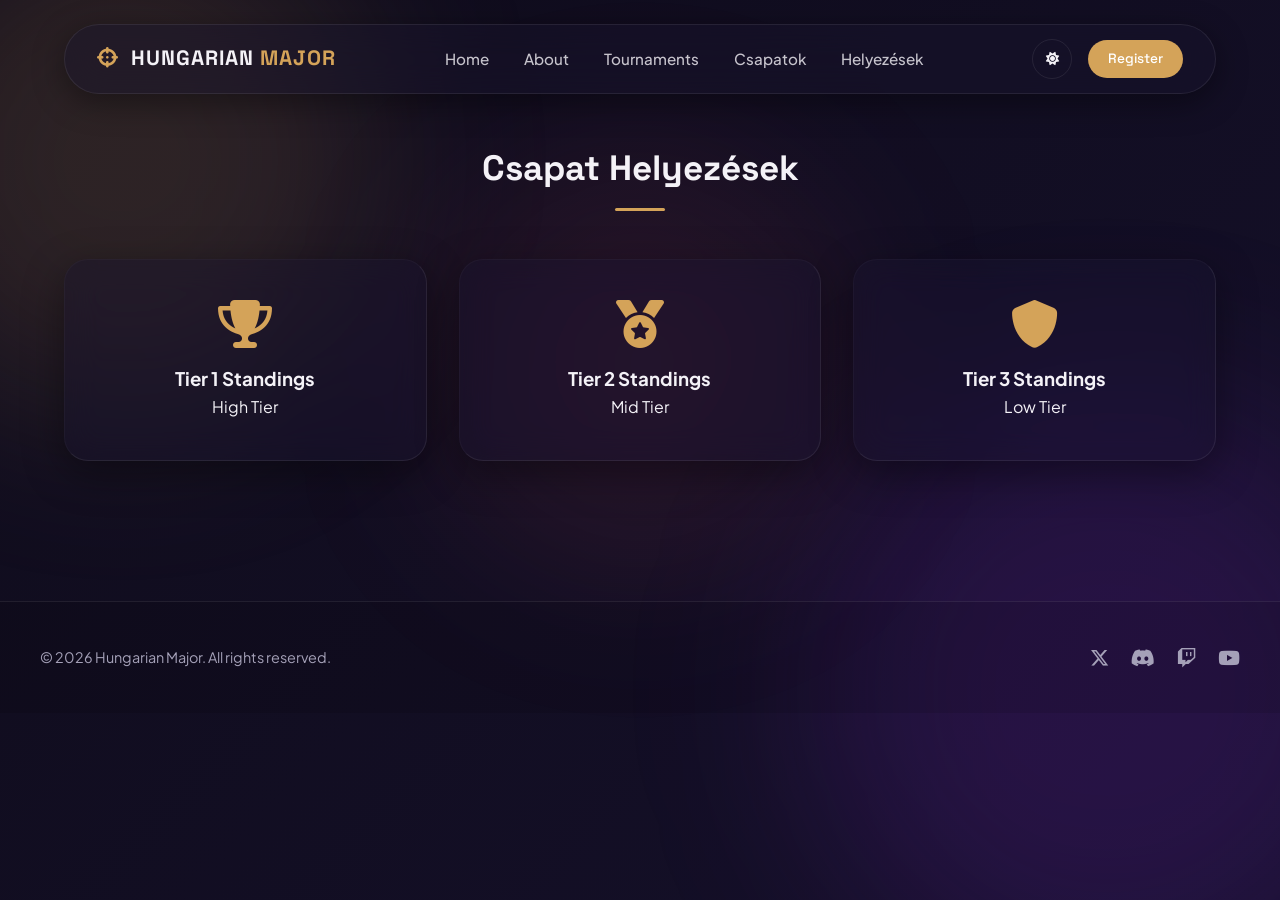
==== standing/helyezes.html @ 88d6b96f "File feltoltes" ====
<!DOCTYPE html>
<html lang="en">
<head>
    <meta charset="UTF-8">
    <meta name="viewport" content="width=device-width, initial-scale=1.0">
    <title>Standings | Hungarian Major</title>
    <!-- betutipusok es ikonok -->
    <link rel="preconnect" href="https://fonts.googleapis.com">
    <link rel="preconnect" href="https://fonts.gstatic.com" crossorigin>
    <link href="https://fonts.googleapis.com/css2?family=Plus+Jakarta+Sans:wght@400;500;600&family=Space+Grotesk:wght@500;700&display=swap" rel="stylesheet">
    <link rel="stylesheet" href="https://cdnjs.cloudflare.com/ajax/libs/font-awesome/6.4.0/css/all.min.css">
    
    <!-- styleok/css -->
    <link rel="stylesheet" href="../style.css">
    <link rel="stylesheet" href="helyezes.css">
</head>
<body class="dark-theme">
    <!-- Ambient Background Blobs -->
    <div class="bg-blob blob-1"></div>
    <div class="bg-blob blob-2"></div>
    <div class="bg-blob blob-3"></div>

    <!-- Navigation Header -->
    <header class="navbar">
        <div class="logo">
            <i class="fa-solid fa-crosshairs"></i> HUNGARIAN <span>MAJOR</span>
        </div>
        <nav class="nav-links">
            <a href="../index.html">Home</a>
            <a href="../index.html#about">About</a>
            <a href="../index.html#tournaments">Tournaments</a>
            <a href="../teams/csapatok.html">Csapatok</a>
            <a href="helyezes.html" class="active">Helyezések</a>
        </nav>
        <div class="nav-actions">
            <button id="theme-toggle" class="btn-icon" aria-label="Toggle Theme">
                <i class="fa-solid fa-sun"></i>
            </button>
            <a href="https://discord.gg/UFTUpCfgu" class="btn-primary-sm">Register</a>
        </div>
    </header>

    <!-- Content Wrapper -->
    <main class="section-container standings-main-padding">
        
        <!-- ==========================================
             TIER SELECTION
             ========================================== -->
        <div id="tier-selection-view" class="view-section active">
            <h2 class="section-title">Csapat Helyezések</h2>
            <div class="grid-3-col tier-selection-grid">
                
                <div class="glass-card tier-card" onclick="switchView('tier1-view')">
                    <i class="fa-solid fa-trophy"></i>
                    <h3>Tier 1 Standings</h3>
                    <p>High Tier</p>
                </div>

                <div class="glass-card tier-card" onclick="switchView('tier2-view')">
                    <i class="fa-solid fa-medal"></i>
                    <h3>Tier 2 Standings</h3>
                    <p>Mid Tier</p>
                </div>

                <div class="glass-card tier-card" onclick="switchView('tier3-view')">
                    <i class="fa-solid fa-shield"></i>
                    <h3>Tier 3 Standings</h3>
                    <p>Low Tier</p>
                </div>

            </div>
        </div>

        <!-- ==========================================
              TIER 1 STANDINGS TABLE
             ========================================== -->
        <div id="tier1-view" class="view-section">
            <button class="back-btn" onclick="switchView('tier-selection-view')">
                <i class="fa-solid fa-arrow-left"></i> Vissza a választáshoz
            </button>
            <h2 class="section-title text-left-alignment">Tier 1 Tabella</h2>
            
            <div class="table-container glass-card">
                <table class="standings-table">
                    <thead>
                        <tr>
                            <th>Hely</th>
                            <th>Csapat</th>
                            <th>M</th>
                            <th>Gy</th>
                            <th>V</th>
                            <th>Pontszám</th>
                            <th>Forma</th>
                        </tr>
                    </thead>
                    <tbody>
                        <tr class="top-three rank-1">
                            <td><span class="rank-badge">1</span></td>
                            <td class="team-cell-name"><strong>BŰNVADÁSZOK</strong></td>
                            <td>14</td>
                            <td>12</td>
                            <td>2</td>
                            <td class="points-highlight">36</td>
                            <td>
                                <span class="trend-dot win">W</span>
                                <span class="trend-dot win">W</span>
                                <span class="trend-dot win">W</span>
                                <span class="trend-dot loss">L</span>
                                <span class="trend-dot win">W</span>
                            </td>
                        </tr>
                        <tr class="top-three rank-2">
                            <td><span class="rank-badge">2</span></td>
                            <td class="team-cell-name"><strong>szolnok motor utca 8</strong></td>
                            <td>14</td>
                            <td>11</td>
                            <td>3</td>
                            <td class="points-highlight">33</td>
                            <td>
                                <span class="trend-dot win">W</span>
                                <span class="trend-dot loss">L</span>
                                <span class="trend-dot win">W</span>
                                <span class="trend-dot win">W</span>
                                <span class="trend-dot win">W</span>
                            </td>
                        </tr>
                        <tr class="top-three rank-3">
                            <td><span class="rank-badge">3</span></td>
                            <td class="team-cell-name"><strong>FOGATLAN5</strong></td>
                            <td>14</td>
                            <td>10</td>
                            <td>4</td>
                            <td class="points-highlight">30</td>
                            <td>
                                <span class="trend-dot loss">L</span>
                                <span class="trend-dot win">W</span>
                                <span class="trend-dot win">W</span>
                                <span class="trend-dot loss">L</span>
                                <span class="trend-dot win">W</span>
                            </td>
                        </tr>
                        <tr>
                            <td><span class="rank-badge">4</span></td>
                            <td class="team-cell-name">Team Bloodline</td>
                            <td>14</td>
                            <td>9</td>
                            <td>5</td>
                            <td class="points-highlight">27</td>
                            <td>
                                <span class="trend-dot win">W</span>
                                <span class="trend-dot win">W</span>
                                <span class="trend-dot loss">L</span>
                                <span class="trend-dot loss">L</span>
                                <span class="trend-dot loss">L</span>
                            </td>
                        </tr>
                        <tr>
                            <td><span class="rank-badge">5</span></td>
                            <td class="team-cell-name">veremfekve</td>
                            <td>14</td>
                            <td>6</td>
                            <td>8</td>
                            <td class="points-highlight">18</td>
                            <td>
                                <span class="trend-dot loss">L</span>
                                <span class="trend-dot loss">L</span>
                                <span class="trend-dot win">W</span>
                                <span class="trend-dot win">W</span>
                                <span class="trend-dot loss">L</span>
                            </td>
                        </tr>
                    </tbody>
                </table>
            </div>
        </div>

        <!-- ==========================================
             TIER 2 STANDINGS TABLE
             ========================================== -->
        <div id="tier2-view" class="view-section">
            <button class="back-btn" onclick="switchView('tier-selection-view')">
                <i class="fa-solid fa-arrow-left"></i> Vissza a választáshoz
            </button>
            <h2 class="section-title text-left-alignment">Tier 2 Tabella</h2>
            
            <div class="table-container glass-card">
                <table class="standings-table">
                    <thead>
                        <tr>
                            <th>Hely</th>
                            <th>Csapat</th>
                            <th>M</th>
                            <th>Gy</th>
                            <th>V</th>
                            <th>Pontszám</th>
                            <th>Forma</th>
                        </tr>
                    </thead>
                    <tbody>
                        <tr class="top-three rank-1">
                            <td><span class="rank-badge">1</span></td>
                            <td class="team-cell-name"><strong>Thor's</strong></td>
                            <td>7</td>
                            <td>5</td>
                            <td>2</td>
                            <td class="points-highlight">15</td>
                            <td>
                                <span class="trend-dot win">W</span>
                                <span class="trend-dot loss">L</span>
                                <span class="trend-dot win">W</span>
                                <span class="trend-dot win">W</span>
                                <span class="trend-dot win">W</span>
                            </td>
                        </tr>
                        <tr class="top-three rank-2">
                            <td><span class="rank-badge">2</span></td>
                            <td class="team-cell-name">CYBER</td>
                            <td>7</td>
                            <td>4</td>
                            <td>3</td>
                            <td class="points-highlight">12</td>
                            <td>
                                <span class="trend-dot win">W</span>
                                <span class="trend-dot win">W</span>
                                <span class="trend-dot loss">L</span>
                                <span class="trend-dot win">W</span>
                                <span class="trend-dot loss">L</span>
                            </td>
                        </tr>
                    </tbody>
                </table>
            </div>
        </div>

        <!-- ==========================================
             TIER 3 STANDINGS TABLE
             ========================================== -->
        <div id="tier3-view" class="view-section">
            <button class="back-btn" onclick="switchView('tier-selection-view')">
                <i class="fa-solid fa-arrow-left"></i> Vissza a választáshoz
            </button>
            <h2 class="section-title text-left-alignment">Tier 3 Tabella</h2>
            <div class="glass-card" style="padding: 40px; text-align: center;">
                <p style="color: var(--text-muted); font-style: italic;">A bajnokság megkezdése után a meccseredmények és pontok itt frissülnek.</p>
            </div>
        </div>

    </main>

    <!-- Footer -->
    <footer>
        <div class="footer-content">
            <p>&copy; 2026 Hungarian Major. All rights reserved.</p>
            <div class="social-links">
                <a href="#" aria-label="Twitter"><i class="fa-brands fa-x-twitter"></i></a>
                <a href="#" aria-label="Discord"><i class="fa-brands fa-discord"></i></a>
                <a href="#" aria-label="Twitch"><i class="fa-brands fa-twitch"></i></a>
                <a href="#" aria-label="YouTube"><i class="fa-brands fa-youtube"></i></a>
            </div>
        </div>
    </footer>

    <!-- Scriptek -->
    <script src="../theme.js"></script>
    <script>
        // View Controller Script
        function switchView(viewId) {
            document.querySelectorAll('.view-section').forEach(view => {
                view.classList.remove('active');
            });
            document.getElementById(viewId).classList.add('active');
            window.scrollTo({ top: 0, behavior: 'smooth' });
        }
    </script>
</body>
</html>
---- style.css ----
/* ==========================================================================
   1. VARIABLES & THEMES (Vintage Mood Palettes)
   ========================================================================== */
:root {
    --transition-speed: 0.4s;
    --font-heading: 'Space Grotesk', sans-serif;
    --font-body: 'Plus Jakarta Sans', sans-serif;
}

/* Dark Theme - Vintage Dark Cyberpunk (Deep plum/navy, gold/amber accents) */
.dark-theme {
    --bg-gradient: linear-gradient(135deg, #0f0c1b 0%, #15102a 100%);
    --blob-1: rgba(212, 163, 89, 0.15); /* Vintage Gold */
    --blob-2: rgba(138, 43, 226, 0.15); /* Deep Violet */
    --blob-3: rgba(244, 91, 105, 0.1);  /* Muted Crimson */
    
    --glass-bg: rgba(25, 20, 45, 0.45);
    --glass-border: rgba(255, 255, 255, 0.08);
    --glass-highlight: rgba(255, 255, 255, 0.03);
    --glass-shadow: rgba(0, 0, 0, 0.4);
    
    --text-main: #f4f2f7;
    --text-muted: #a5a1b8;
    --accent: #d4a359; /* Vintage Amber Gold */
    --accent-hover: #e5b873;
    --accent-glow: rgba(212, 163, 89, 0.4);
}

/* Light Theme - Vintage Warm Paper (Cream, sepia tones, dark sage/olive accents) */
.light-theme {
    --bg-gradient: linear-gradient(135deg, #f4efe2 0%, #eae3cc 100%);
    --blob-1: rgba(107, 138, 122, 0.2); /* Vintage Olive */
    --blob-2: rgba(214, 130, 93, 0.15);  /* Burnt Orange */
    --blob-3: rgba(186, 151, 120, 0.2);  /* Warm Sepia */
    
    --glass-bg: rgba(255, 253, 247, 0.4);
    --glass-border: rgba(0, 0, 0, 0.07);
    --glass-highlight: rgba(255, 255, 255, 0.5);
    --glass-shadow: rgba(60, 50, 40, 0.08);
    
    --text-main: #2b261f;
    --text-muted: #615a4f;
    --accent: #4a6b58; /* Deep Vintage Sage */
    --accent-hover: #375242;
    --accent-glow: rgba(74, 107, 88, 0.3);
}

/* ==========================================================================
   2. BASE STYLES & RESET
   ========================================================================== */
* {
    box-sizing: border-box;
    margin: 0;
    padding: 0;
}

html {
    scroll-behavior: smooth;
}

body {
    font-family: var(--font-body);
    background: var(--bg-gradient);
    color: var(--text-main);
    min-height: 100vh;
    overflow-x: hidden;
    position: relative;
    transition: background var(--transition-speed) ease, color var(--transition-speed) ease;
    line-height: 1.6;
}

/* Ambient Background Glassmorphism Blobs */
.bg-blob {
    position: fixed;
    border-radius: 50%;
    filter: blur(90px);
    z-index: -1;
    transition: background var(--transition-speed) ease;
}
.blob-1 { width: 500px; height: 500px; top: -10%; left: -10%; background: var(--blob-1); }
.blob-2 { width: 600px; height: 600px; bottom: -10%; right: -10%; background: var(--blob-2); }
.blob-3 { width: 400px; height: 400px; top: 40%; left: 50%; transform: translate(-50%, -50%); background: var(--blob-3); }

/* ==========================================================================
   3. REUSABLE GLASS COMPONENTS
   ========================================================================== */
.glass-card {
    background: var(--glass-bg);
    backdrop-filter: blur(16px) saturate(120%);
    -webkit-backdrop-filter: blur(16px) saturate(120%);
    border: 1px solid var(--glass-border);
    border-top: 1px solid var(--glass-highlight);
    border-left: 1px solid var(--glass-highlight);
    border-radius: 24px;
    box-shadow: 0 12px 40px 0 var(--glass-shadow);
    transition: transform 0.3s ease, box-shadow 0.3s ease, background var(--transition-speed) ease;
}

/* ==========================================================================
   4. NAVIGATION BAR
   ========================================================================== */
.navbar {
    position: fixed;
    top: 24px;
    left: 50%;
    transform: translateX(-50%);
    width: 90%;
    max-width: 1200px;
    height: 70px;
    padding: 0 32px;
    display: flex;
    justify-content: space-between;
    align-items: center;
    z-index: 1000;
    
    background: var(--glass-bg);
    backdrop-filter: blur(20px);
    -webkit-backdrop-filter: blur(20px);
    border: 1px solid var(--glass-border);
    border-radius: 50px;
    box-shadow: 0 8px 32px 0 var(--glass-shadow);
}

.logo {
    font-family: var(--font-heading);
    font-weight: 700;
    font-size: 1.3rem;
    letter-spacing: 1px;
}
.logo span { color: var(--accent); }
.logo i { margin-right: 6px; color: var(--accent); }

.nav-links a {
    color: var(--text-main);
    text-decoration: none;
    margin: 0 16px;
    font-weight: 500;
    font-size: 0.95rem;
    opacity: 0.8;
    transition: opacity 0.2s, color 0.2s;
}
.nav-links a:hover { opacity: 1; color: var(--accent); }

.nav-actions { display: flex; align-items: center; gap: 16px; }

/* ==========================================================================
   5. BUTTONS
   ========================================================================== */
.btn-primary, .btn-primary-sm, .btn-secondary {
    font-family: var(--font-heading);
    font-weight: 500;
    text-decoration: none;
    cursor: pointer;
    transition: all 0.3s ease;
    border-radius: 50px;
    display: inline-flex;
    align-items: center;
    justify-content: center;
}

.btn-primary {
    background: var(--accent);
    color: #fff !important;
    border: none;
    padding: 14px 32px;
    font-size: 1rem;
    box-shadow: 0 4px 15px var(--accent-glow);
}
.btn-primary:hover {
    background: var(--accent-hover);
    transform: translateY(-2px);
    box-shadow: 0 6px 20px var(--accent-glow);
}

.btn-primary-sm {
    background: var(--accent);
    color: #fff !important;
    border: none;
    padding: 8px 20px;
    font-size: 0.85rem;
}
.btn-primary-sm:hover { background: var(--accent-hover); }

.btn-secondary {
    background: transparent;
    color: var(--text-main);
    border: 1px solid var(--glass-border);
    padding: 14px 32px;
    font-size: 1rem;
}
.btn-secondary:hover {
    background: rgba(255, 255, 255, 0.05);
    transform: translateY(-2px);
}

.btn-icon {
    background: transparent;
    border: 1px solid var(--glass-border);
    color: var(--text-main);
    width: 40px;
    height: 40px;
    border-radius: 50%;
    cursor: pointer;
    display: flex;
    align-items: center;
    justify-content: center;
    transition: background 0.2s;
}
.btn-icon:hover { background: rgba(255, 255, 255, 0.1); }

/* ==========================================================================
   6. SECTIONS LAYOUT
   ========================================================================== */
.section-container {
    max-width: 1200px;
    margin: 0 auto;
    padding: 80px 24px;
}

.section-title {
    font-family: var(--font-heading);
    font-size: 2.2rem;
    text-align: center;
    margin-bottom: 48px;
    position: relative;
}
.section-title::after {
    content: '';
    display: block;
    width: 50px;
    height: 3px;
    background: var(--accent);
    margin: 12px auto 0;
    border-radius: 2px;
}

/* Grid helper */
.grid-3-col {
    display: grid;
    grid-template-columns: repeat(auto-fit, minmax(300px, 1fr));
    gap: 32px;
}

/* Hero Section */
.hero-section {
    min-height: 100vh;
    display: flex;
    align-items: center;
    justify-content: center;
    padding: 140px 24px 60px;
}

.hero-card {
    max-width: 850px;
    width: 100%;
    padding: 60px 40px;
    text-align: center;
    animation: fadeInUp 0.8s ease-out;
}

.badge {
    display: inline-block;
    padding: 6px 16px;
    background: rgba(255, 255, 255, 0.05);
    border: 1px solid var(--glass-border);
    border-radius: 50px;
    font-size: 0.8rem;
    font-weight: 600;
    text-transform: uppercase;
    letter-spacing: 1.5px;
    color: var(--accent);
    margin-bottom: 24px;
}

.hero-card h1 {
    font-family: var(--font-heading);
    font-size: clamp(2.5rem, 6vw, 4.5rem);
    line-height: 1.1;
    margin-bottom: 16px;
    font-weight: 700;
    letter-spacing: -1px;
}

.tagline {
    font-size: clamp(1.1rem, 2.5vw, 1.4rem);
    color: var(--text-muted);
    margin-bottom: 40px;
    font-style: italic;
}

.hero-actions {
    display: flex;
    justify-content: center;
    gap: 16px;
    flex-wrap: wrap;
}

/* Features Section */
.feature-card {
    padding: 40px 32px;
}
.feature-card:hover {
    transform: translateY(-8px);
    box-shadow: 0 16px 50px 0 var(--glass-shadow);
}
.feature-icon {
    font-size: 2.5rem;
    color: var(--accent);
    margin-bottom: 24px;
}
.feature-card h3 {
    font-family: var(--font-heading);
    font-size: 1.4rem;
    margin-bottom: 12px;
}
.feature-card p {
    color: var(--text-muted);
    font-size: 0.95rem;
}

/* About Section */
.about-card {
    padding: 50px;
}
.about-content {
    max-width: 800px;
    margin: 0 auto;
    text-align: center;
}
.about-content h2 {
    font-family: var(--font-heading);
    font-size: 2rem;
    margin-bottom: 16px;
}
.about-content p {
    color: var(--text-muted);
    font-size: 1.1rem;
    margin-bottom: 40px;
}
.stats-grid {
    display: flex;
    justify-content: space-around;
    flex-wrap: wrap;
    gap: 24px;
}
.stat-item {
    padding: 16px;
}
.stat-number {
    display: block;
    font-family: var(--font-heading);
    font-size: 2.5rem;
    font-weight: 700;
    color: var(--accent);
}
.stat-label {
    font-size: 0.85rem;
    text-transform: uppercase;
    letter-spacing: 1px;
    color: var(--text-muted);
}

/* Tournaments Section */
.tournament-card {
    display: flex;
    align-items: center;
    justify-content: space-between;
    padding: 32px 40px;
    flex-wrap: wrap;
    gap: 24px;
}
.status-live {
    display: inline-flex;
    align-items: center;
    gap: 8px;
    font-size: 0.8rem;
    text-transform: uppercase;
    font-weight: 600;
    color: #4cd137;
    margin-bottom: 8px;
}
.status-live .dot {
    width: 8px;
    height: 8px;
    background-color: #4cd137;
    border-radius: 50%;
    display: inline-block;
    box-shadow: 0 0 8px #4cd137;
}
.tournament-details h3 {
    font-family: var(--font-heading);
    font-size: 1.6rem;
    margin-bottom: 4px;
}
.tournament-details p {
    color: var(--text-muted);
    font-size: 0.9rem;
}
.tournament-prize {
    text-align: center;
}
.prize-label {
    display: block;
    font-size: 0.75rem;
    text-transform: uppercase;
    color: var(--text-muted);
}
.prize-amount {
    font-family: var(--font-heading);
    font-size: 2rem;
    font-weight: 700;
    color: var(--accent);
}

/* ==========================================================================
   7. FOOTER
   ========================================================================== */
footer {
    padding: 40px 24px;
    background: rgba(0,0,0,0.1);
    border-top: 1px solid var(--glass-border);
    margin-top: 60px;
}
.footer-content {
    max-width: 1200px;
    margin: 0 auto;
    display: flex;
    justify-content: space-between;
    align-items: center;
    flex-wrap: wrap;
    gap: 20px;
    font-size: 0.9rem;
    color: var(--text-muted);
}
.social-links a {
    color: var(--text-muted);
    font-size: 1.2rem;
    margin-left: 20px;
    transition: color 0.2s;
}
.social-links a:hover { color: var(--accent); }

/* ==========================================================================
   8. ANIMATIONS & RESPONSIVE DESIGN
   ========================================================================== */
@keyframes fadeInUp {
    from {
        opacity: 0;
        transform: translateY(20px);
    }
    to {
        opacity: 1;
        transform: translateY(0);
    }
}

@media (max-width: 768px) {
    .navbar {
        padding: 0 16px;
    }
    .nav-links {
        display: none; /* Simplification for mobile view minimal layout */
    }
    .hero-card {
        padding: 40px 20px;
    }
    .tournament-card {
        flex-direction: column;
        text-align: center;
        padding: 32px 20px;
    }
    .about-card {
        padding: 32px 20px;
    }
    .footer-content {
        flex-direction: column-reverse;
        text-align: center;
    }
    .social-links a {
        margin: 0 10px;
    }
}
---- standing/helyezes.css ----
/* ==========================================================================
   1. VIEW ARCHITECTURE
   ========================================================================== */
.standings-main-padding {
    padding-top: 140px;
}

.tier-selection-grid {
    margin-top: 40px;
}

.text-left-alignment {
    text-align: left; 
    margin-bottom: 24px;
}

.text-left-alignment::after {
    margin: 12px 0 0 0 !important;
}

/* Tab Switching Control Engine */
.view-section {
    display: none !important;
}

.view-section.active {
    display: block !important;
    animation: fadeInUp 0.5s ease-out forwards;
}

/* ==========================================================================
   2. SELECTION CARDS & ACTION BUTTONS
   ========================================================================== */
.tier-card {
    padding: 40px;
    text-align: center;
    cursor: pointer;
    transition: transform 0.3s ease, box-shadow 0.3s ease, border-color 0.3s ease;
}

.tier-card:hover {
    transform: translateY(-5px);
    border-color: var(--accent);
}

.tier-card i {
    font-size: 3rem;
    color: var(--accent);
    margin-bottom: 16px;
}

.back-btn {
    margin-bottom: 24px;
    background: transparent;
    border: 1px solid var(--glass-border);
    color: var(--text-main);
    padding: 8px 16px;
    border-radius: 50px;
    cursor: pointer;
    font-family: var(--font-heading);
    transition: all 0.2s;
    display: inline-flex;
    align-items: center;
    gap: 8px;
}

.back-btn:hover {
    background: rgba(255, 255, 255, 0.05);
    color: var(--accent);
    border-color: var(--accent);
}

/* ==========================================================================
   3. RESPONSIVE TOURNAMENT TABLES
   ========================================================================== */
.table-container {
    overflow-x: auto;
    width: 100%;
    border-radius: 24px;
}

.standings-table {
    width: 100%;
    border-collapse: collapse;
    text-align: left;
    font-size: 0.95rem;
}

.standings-table th {
    font-family: var(--font-heading);
    background: rgba(0, 0, 0, 0.2);
    color: var(--accent);
    padding: 18px 24px;
    font-weight: 600;
    text-transform: uppercase;
    font-size: 0.85rem;
    letter-spacing: 0.5px;
    border-bottom: 1px solid var(--glass-border);
}

.standings-table td {
    padding: 16px 24px;
    border-bottom: 1px solid var(--glass-border);
    transition: background-color 0.2s ease;
}

.standings-table tbody tr:last-child td {
    border-bottom: none;
}

.standings-table tbody tr:hover td {
    background: rgba(255, 255, 255, 0.02);
}

/* Podiums Elements Styling */
.rank-badge {
    display: inline-flex;
    align-items: center;
    justify-content: center;
    width: 28px;
    height: 28px;
    border-radius: 50%;
    font-weight: bold;
    font-family: var(--font-heading);
    background: rgba(255, 255, 255, 0.05);
    border: 1px solid var(--glass-border);
}

.rank-1 .rank-badge {
    background: #ffd700;
    color: #000;
    box-shadow: 0 0 10px rgba(255, 215, 0, 0.3);
    border: none;
}

.rank-2 .rank-badge {
    background: #c0c0c0;
    color: #000;
    box-shadow: 0 0 10px rgba(192, 192, 192, 0.3);
    border: none;
}

.rank-3 .rank-badge {
    background: #cd7f32;
    color: #000;
    box-shadow: 0 0 10px rgba(205, 127, 50, 0.3);
    border: none;
}

.team-cell-name {
    font-size: 1.05rem;
}

.points-highlight {
    font-family: var(--font-heading);
    font-weight: 700;
    color: var(--accent);
}

/* Win/Loss Record Trend Match Dot indicators */
.trend-dot {
    display: inline-flex;
    align-items: center;
    justify-content: center;
    width: 22px;
    height: 22px;
    border-radius: 4px;
    font-size: 0.75rem;
    font-weight: bold;
    margin-right: 4px;
    color: #fff;
}

.trend-dot.win {
    background: #4cd137;
    box-shadow: 0 0 6px rgba(76, 209, 55, 0.2);
}

.trend-dot.loss {
    background: #e74c3c;
    box-shadow: 0 0 6px rgba(231, 76, 60, 0.2);
}
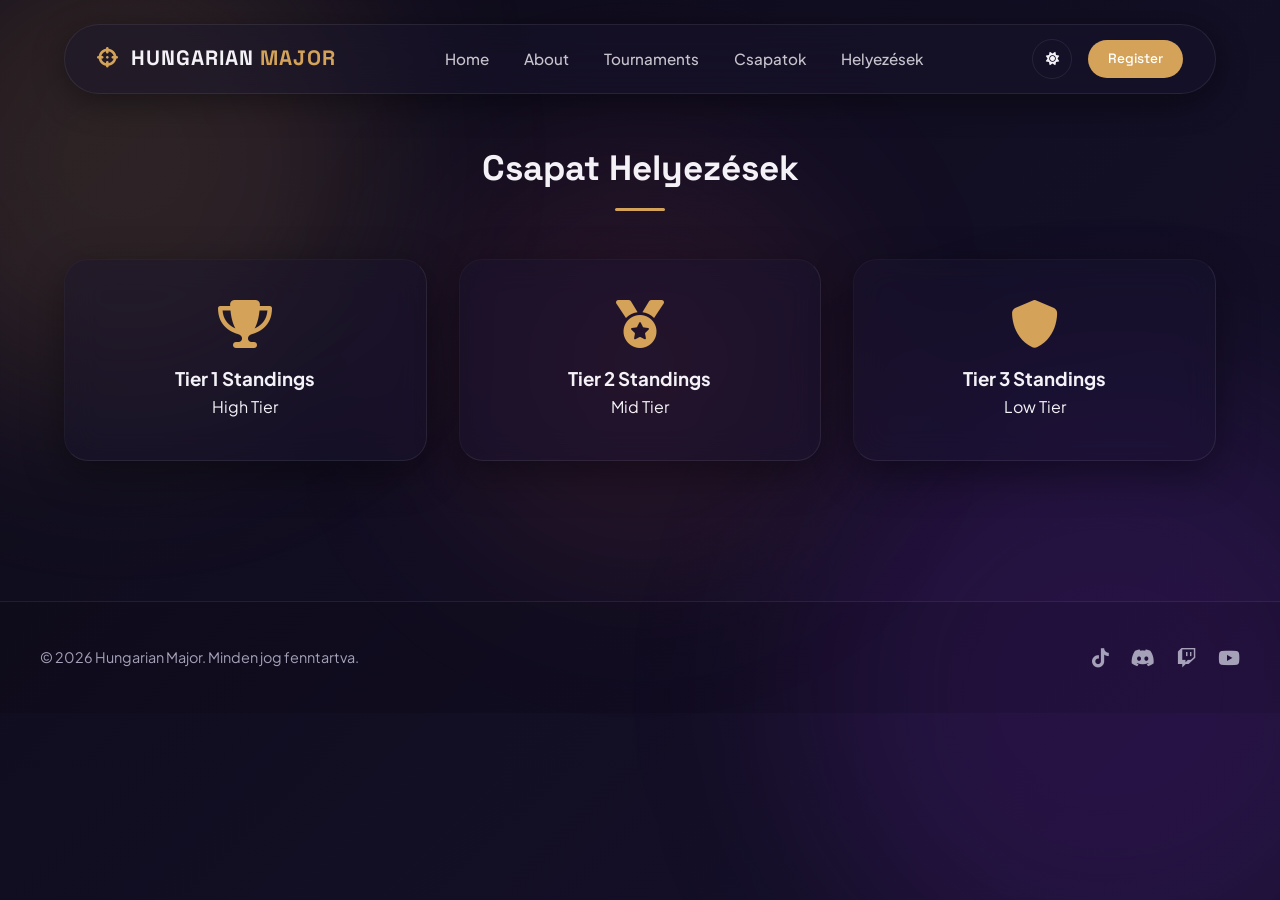
==== commit e4215553: "Update 1" ====
--- a/standing/helyezes.html
+++ b/standing/helyezes.html
@@ -250,11 +250,11 @@
     <!-- Footer -->
     <footer>
         <div class="footer-content">
-            <p>&copy; 2026 Hungarian Major. All rights reserved.</p>
+            <p>&copy; 2026 Hungarian Major. Minden jog fenntartva.</p>
             <div class="social-links">
-                <a href="#" aria-label="Twitter"><i class="fa-brands fa-x-twitter"></i></a>
-                <a href="#" aria-label="Discord"><i class="fa-brands fa-discord"></i></a>
-                <a href="#" aria-label="Twitch"><i class="fa-brands fa-twitch"></i></a>
+                <a href="https://www.tiktok.com/@hungarian.major" aria-label="TikTok"><i class="fa-brands fa-tiktok"></i></a>
+                <a href="https://discord.gg/UFTUpCfgu" aria-label="Discord"><i class="fa-brands fa-discord"></i></a>
+                <a href="https://www.twitch.tv/hungarian_major" aria-label="Twitch"><i class="fa-brands fa-twitch"></i></a>
                 <a href="#" aria-label="YouTube"><i class="fa-brands fa-youtube"></i></a>
             </div>
         </div>
